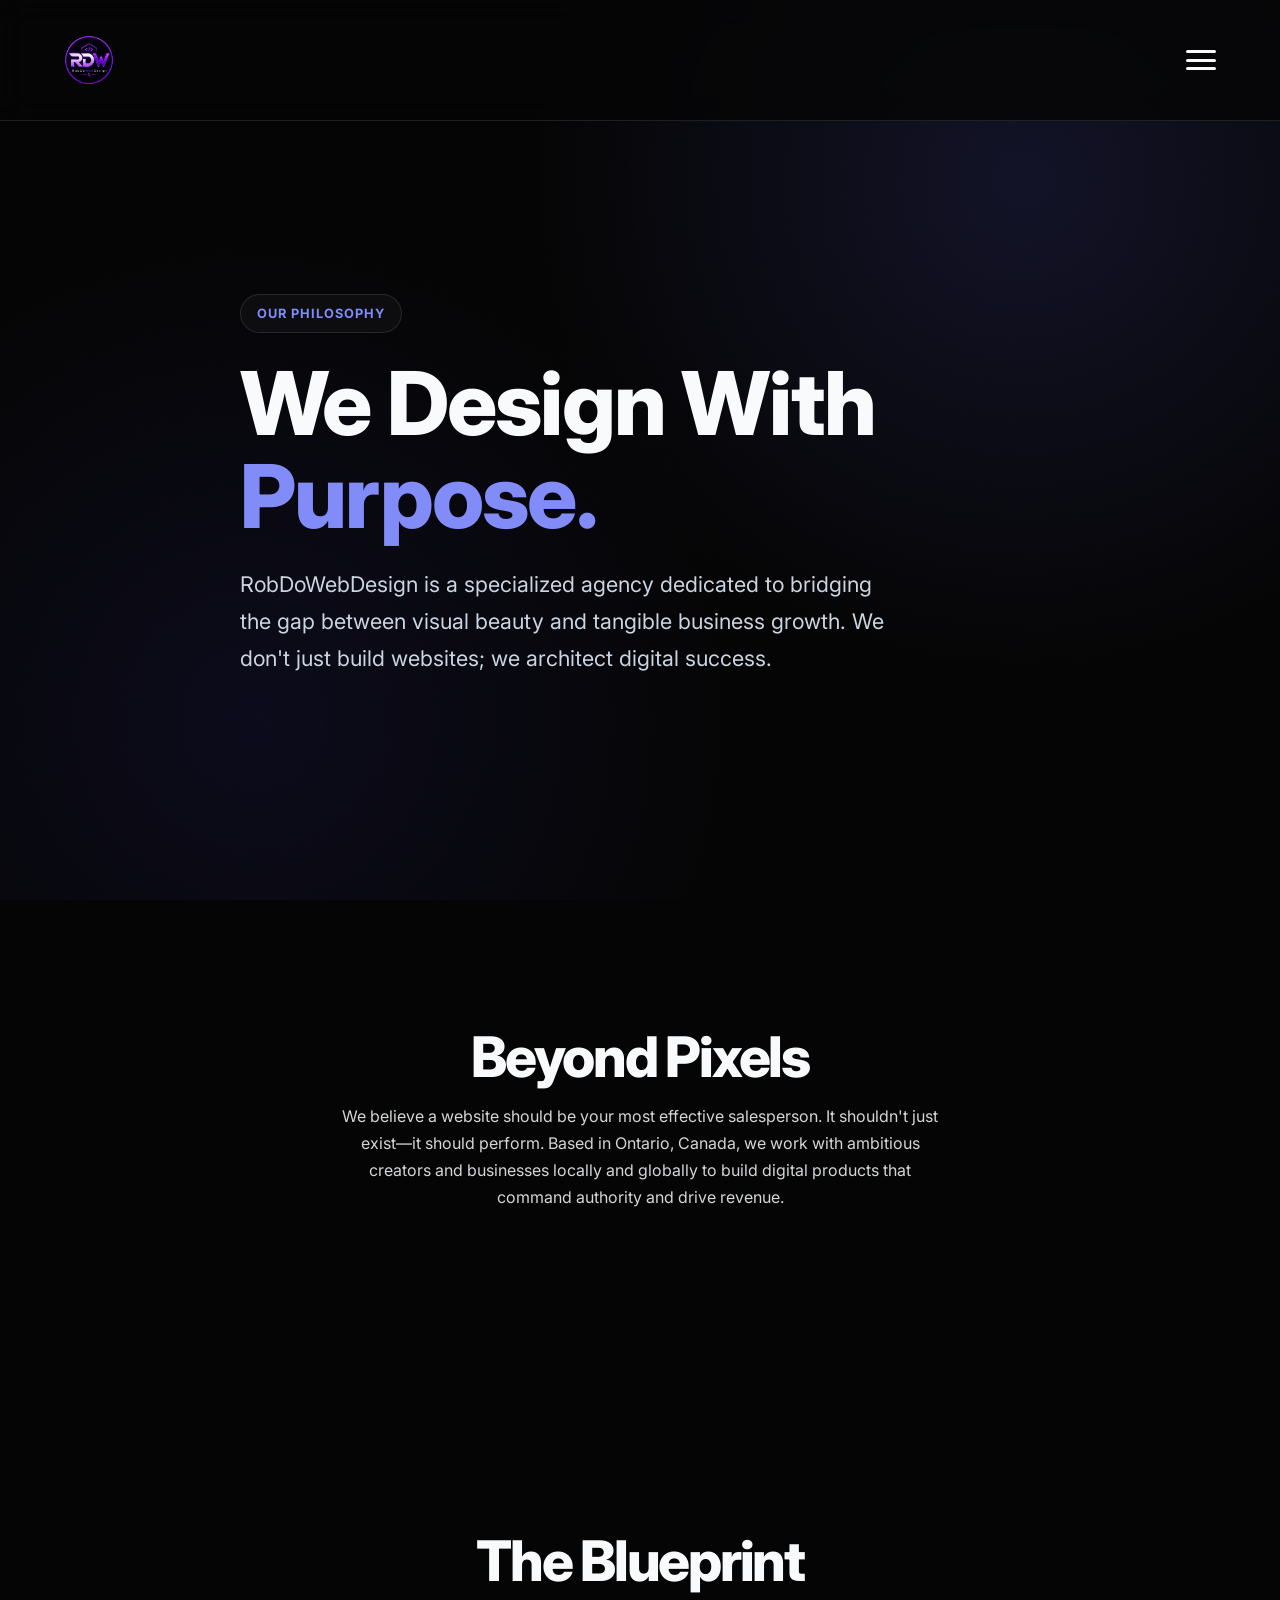
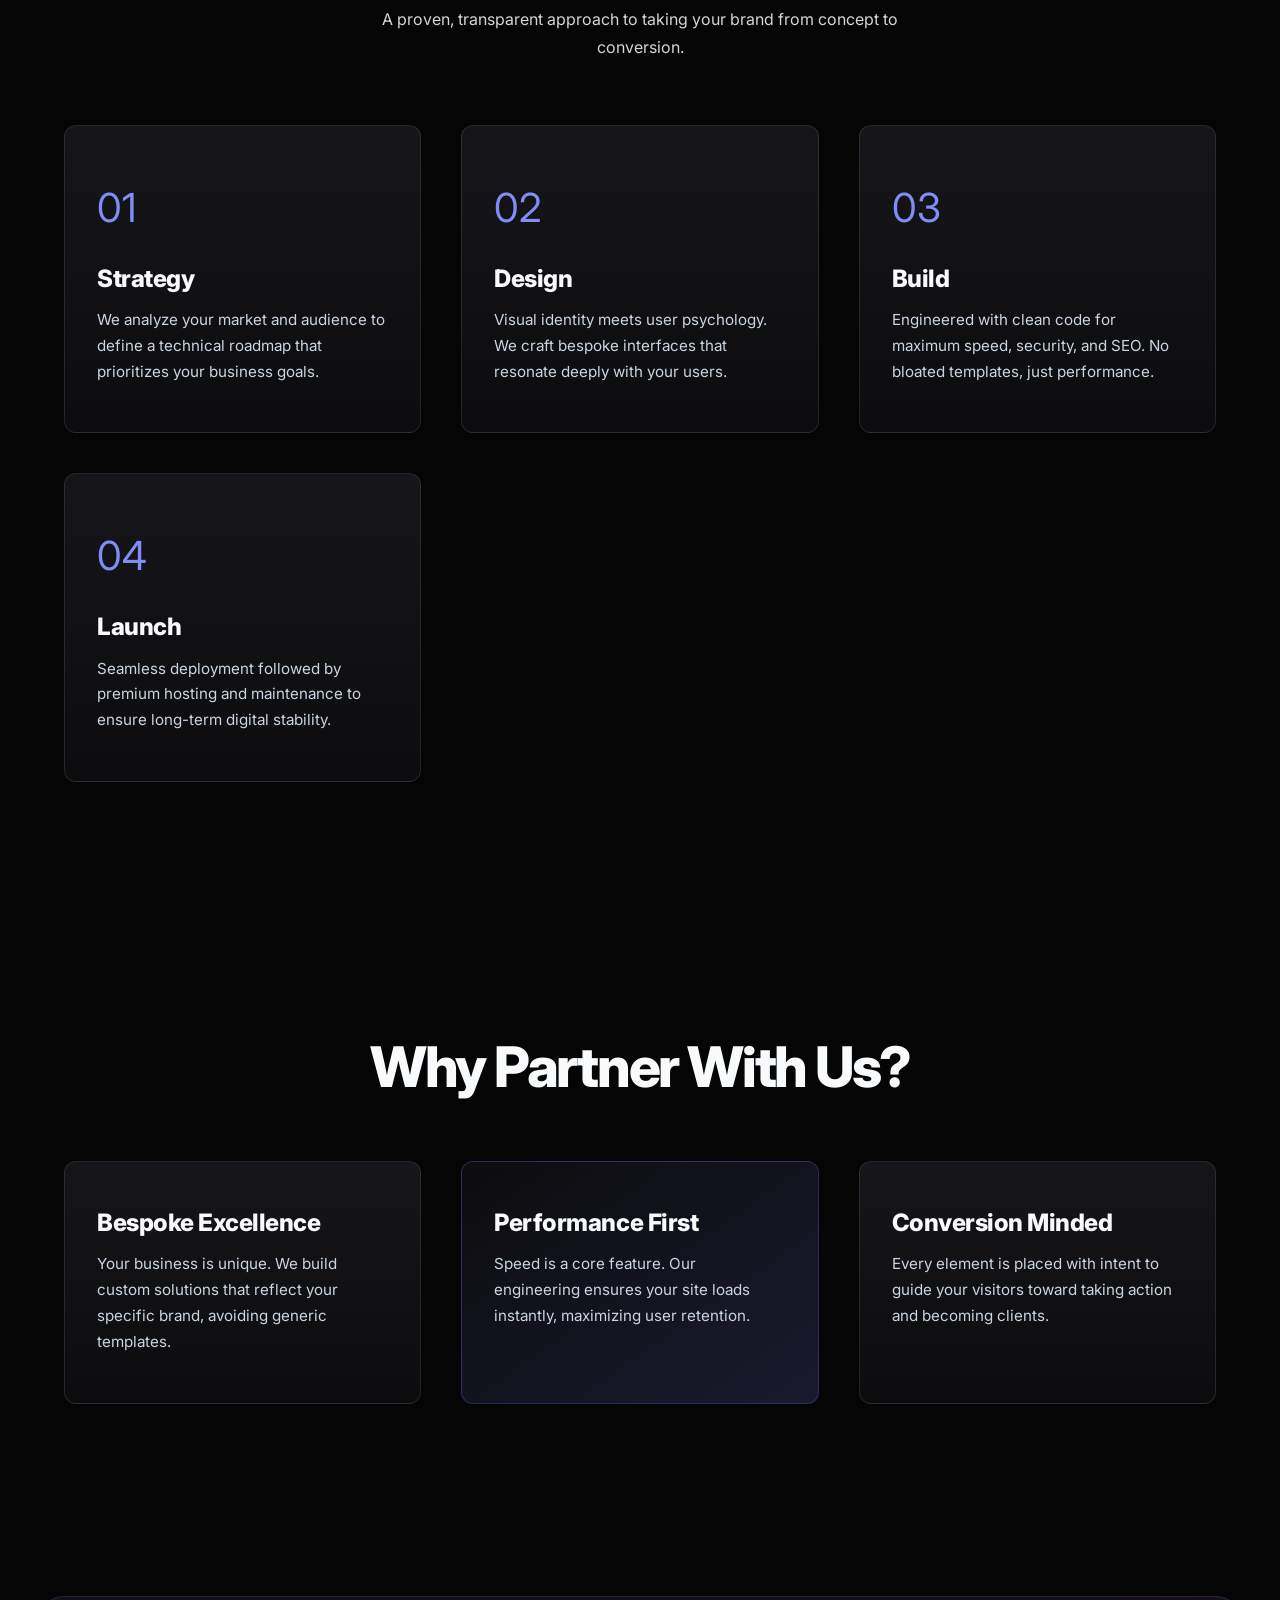
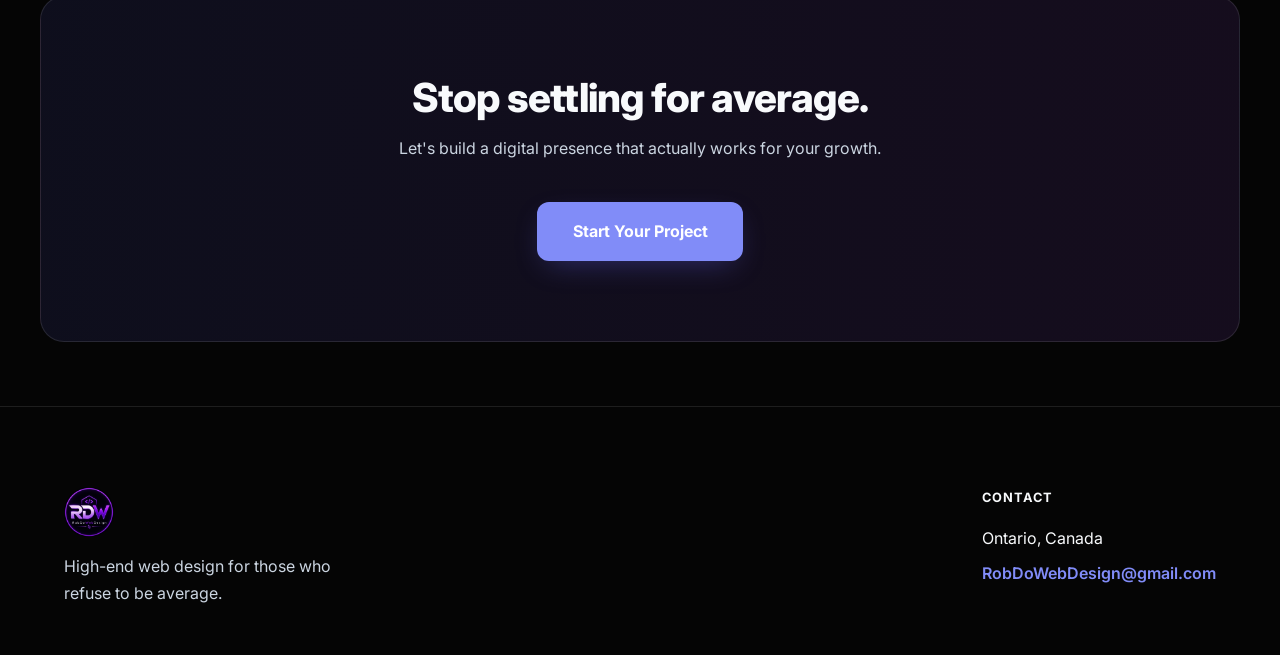
==== about.html @ 3289db48 "Add files via upload" ====
<!DOCTYPE html>
<html lang="en">
<head>
    <meta charset="UTF-8">
    <meta name="viewport" content="width=device-width, initial-scale=1.0">
    <title>About Us | RobDoWebDesign</title>
    
    <!-- SEO & Open Graph -->
    <meta name="description" content="Learn how RobDoWebDesign helps businesses in Ontario and globally through intentional UI/UX and high-performance web development.">
    <meta property="og:title" content="About RobDoWebDesign | Purpose-Driven Design">
    <meta property="og:description" content="We bridge the gap between aesthetic excellence and business results.">
    
    <!-- Fonts -->
    <link rel="preconnect" href="https://fonts.googleapis.com">
    <link rel="preconnect" href="https://fonts.gstatic.com" crossorigin>
    <link href="https://fonts.googleapis.com/css2?family=Inter:ital,opsz,wght@0,14..32,100..900;1,14..32,100..900&display=swap" rel="stylesheet">
    
    <!-- Main Stylesheet -->
    <link rel="stylesheet" href="css/style.css">
</head>
<body>

    <!-- Premium Navigation -->
    <nav class="navbar glass">
        <div class="nav-overlay" id="nav-overlay"></div>
        <div class="container nav-wrapper">
            <a href="index.html" class="logo">
                <img src="assets/pfp.png" alt="RobDoWebDesign Logo" class="logo-img">
            </a>
            <ul class="nav-links">
                <li><a href="index.html">Home</a></li>
                <li><a href="about.html" class="active">About</a></li>
                <li><a href="pricing.html">Process</a></li>
                <li><a href="contact.html" class="btn-nav">Start Your Project</a></li>
            </ul>
            <div class="mobile-toggle" id="mobile-menu">
                <span class="bar"></span>
                <span class="bar"></span>
                <span class="bar"></span>
            </div>
        </div>
    </nav>

    <main>
        <!-- About Hero Section -->
        <header class="hero">
            <div class="hero-bg-overlay"></div>
            <div class="container hero-container">
                <div class="hero-content reveal">
                    <span class="badge">Our Philosophy</span>
                    <h1>We Design With <span>Purpose.</span></h1>
                    <p>RobDoWebDesign is a specialized agency dedicated to bridging the gap between visual beauty and tangible business growth. We don't just build websites; we architect digital success.</p>
                </div>
            </div>
        </header>

        <!-- Mission / About Section -->
        <section class="services-section">
            <div class="container">
                <div class="section-intro reveal">
                    <h2 class="section-title">Beyond Pixels</h2>
                    <p class="section-subtitle">We believe a website should be your most effective salesperson. It shouldn't just exist—it should perform. Based in Ontario, Canada, we work with ambitious creators and businesses locally and globally to build digital products that command authority and drive revenue.</p>
                </div>
            </div>
        </section>

        <!-- Process Section -->
        <section class="services-section">
            <div class="container">
                <div class="section-intro reveal">
                    <h2 class="section-title">The Blueprint</h2>
                    <p class="section-subtitle">A proven, transparent approach to taking your brand from concept to conversion.</p>
                </div>
                <div class="services-grid">
                    <div class="service-card reveal">
                        <div class="icon-wrap">01</div>
                        <h3>Strategy</h3>
                        <p>We analyze your market and audience to define a technical roadmap that prioritizes your business goals.</p>
                    </div>
                    <div class="service-card reveal">
                        <div class="icon-wrap">02</div>
                        <h3>Design</h3>
                        <p>Visual identity meets user psychology. We craft bespoke interfaces that resonate deeply with your users.</p>
                    </div>
                    <div class="service-card reveal">
                        <div class="icon-wrap">03</div>
                        <h3>Build</h3>
                        <p>Engineered with clean code for maximum speed, security, and SEO. No bloated templates, just performance.</p>
                    </div>
                    <div class="service-card reveal">
                        <div class="icon-wrap">04</div>
                        <h3>Launch</h3>
                        <p>Seamless deployment followed by premium hosting and maintenance to ensure long-term digital stability.</p>
                    </div>
                </div>
            </div>
        </section>

        <!-- Why Choose Us Section -->
        <section class="services-section">
            <div class="container">
                <div class="section-intro reveal">
                    <h2 class="section-title">Why Partner With Us?</h2>
                </div>
                <div class="services-grid">
                    <div class="service-card reveal">
                        <h3>Bespoke Excellence</h3>
                        <p>Your business is unique. We build custom solutions that reflect your specific brand, avoiding generic templates.</p>
                    </div>
                    <div class="service-card reveal featured">
                        <h3>Performance First</h3>
                        <p>Speed is a core feature. Our engineering ensures your site loads instantly, maximizing user retention.</p>
                    </div>
                    <div class="service-card reveal">
                        <h3>Conversion Minded</h3>
                        <p>Every element is placed with intent to guide your visitors toward taking action and becoming clients.</p>
                    </div>
                </div>
            </div>
        </section>

        <!-- Final CTA Section -->
        <section class="cta-banner reveal">
            <div class="container cta-container glass">
                <div class="cta-content">
                    <h2>Stop settling for average.</h2>
                    <p>Let's build a digital presence that actually works for your growth.</p>
                    <a href="contact.html" class="btn-primary">Start Your Project</a>
                </div>
            </div>
        </section>
    </main>

    <!-- Main Footer -->
    <footer class="footer">
        <div class="container">
            <div class="footer-grid">
                <div class="footer-brand">
                    <a href="index.html" class="logo">
                        <img src="assets/pfp.png" alt="RobDoWebDesign Logo" class="logo-img">
                    </a>
                    <p>High-end web design for those who refuse to be average.</p>
                </div>
                <div class="footer-contact">
                    <h4>Contact</h4>
                    <p>Ontario, Canada</p>
                    <a href="mailto:RobDoWebDesign@gmail.com">RobDoWebDesign@gmail.com</a>
                </div>
            </div>
        </div>
    </footer>

    <script src="js/main.js"></script>
</body>
</html>
---- css/style.css ----
/* 
    RobDoWebDesign | Premium Design System
    High-End Agency CSS Architecture
*/

:root {
    /* Colors */
    --primary: #818cf8; /* Softer, high-end Indigo */
    --primary-hover: #6366f1;
    --primary-glow: rgba(99, 102, 241, 0.4);
    --bg-dark: #050505;
    --surface: #0c0c0e;
    --surface-light: #16161a;
    --text-main: #f8fafc;
    --text-muted: #cbd5e1; /* Increased contrast for better readability */
    --text-low: #64748b;
    --accent-glass: rgba(255, 255, 255, 0.03);
    --border-glass: rgba(255, 255, 255, 0.1);
    
    /* Spacing & Sizing */
    --container-width: 1200px;
    --section-padding: 8rem 2rem;
    --border-radius: 12px;
    
    /* Transitions */
    --transition-smooth: all 0.6s cubic-bezier(0.23, 1, 0.32, 1);
    --transition-fast: all 0.2s ease;
}

/* --- Custom Scrollbar --- */
::-webkit-scrollbar { width: 8px; }
::-webkit-scrollbar-track { background: var(--bg-dark); }
::-webkit-scrollbar-thumb { 
    background: var(--surface-light); 
    border-radius: 10px; 
    border: 2px solid var(--bg-dark);
}
::-webkit-scrollbar-thumb:hover { background: var(--primary); }

/* --- Base Reset --- */
@import url('https://fonts.googleapis.com/css2?family=Inter:wght@300;400;500;600;800&display=swap');

* {
    margin: 0;
    padding: 0;
    box-sizing: border-box;
    -webkit-font-smoothing: antialiased;
    -moz-osx-font-smoothing: grayscale;
}

html {
    scroll-behavior: smooth;
    font-size: 16px;
}

body {
    font-family: 'Inter', -apple-system, BlinkMacSystemFont, sans-serif;
    background-color: var(--bg-dark);
    color: var(--text-main);
    line-height: 1.7;
    overflow-x: hidden;
    transition: background-color 0.4s ease;
}

main, footer {
    transition: filter 0.4s cubic-bezier(0.23, 1, 0.32, 1), opacity 0.4s ease;
}

ul { list-style: none; }
a { 
    text-decoration: none; 
    color: inherit; 
    transition: color 0.25s ease, opacity 0.25s ease, transform 0.25s ease; 
}
img { max-width: 100%; display: block; }

/* --- Background Blur Effect when Nav is Open --- */
body.nav-active main,
body.nav-active footer {
    filter: blur(8px);
    opacity: 0.6;
    pointer-events: none;
}

/* --- Layout Components --- */
.container {
    max-width: var(--container-width);
    margin: 0 auto;
    padding: 0 1.5rem;
}

/* --- Typography --- */
h1, h2, h3 {
    font-weight: 800;
    line-height: 1.05;
    letter-spacing: -0.02em;
    color: var(--text-main);
}

span { color: var(--primary); }

/* --- Navigation (Glassmorphism) --- */
.navbar {
    position: fixed;
    top: 0;
    width: 100%;
    z-index: 1000;
    padding: 2.2rem 0;
    transition: var(--transition-smooth);
    border-bottom: 1px solid transparent;
}

.navbar.glass {
    background: rgba(5, 5, 5, 0.8);
    backdrop-filter: blur(15px);
    -webkit-backdrop-filter: blur(15px);
    border-bottom: 1px solid var(--border-glass);
}

.navbar.glass-scrolled {
    padding: 1.2rem 0;
    background: rgba(5, 5, 5, 0.95);
    backdrop-filter: blur(15px);
    -webkit-backdrop-filter: blur(15px);
    border-bottom: 1px solid var(--border-glass);
}

.nav-wrapper {
    display: flex;
    justify-content: space-between;
    align-items: center;
}

.mobile-toggle {
    display: flex;
    flex-direction: column;
    justify-content: space-between;
    width: 30px;
    height: 20px;
    cursor: pointer;
    z-index: 1001;
}

.bar {
    height: 3px;
    width: 100%;
    background-color: var(--text-main);
    border-radius: 10px;
    transition: var(--transition-smooth);
}

.mobile-toggle.active .bar:nth-child(1) { transform: translateY(8.5px) rotate(45deg); }
.mobile-toggle.active .bar:nth-child(2) { opacity: 0; }
.mobile-toggle.active .bar:nth-child(3) { transform: translateY(-8.5px) rotate(-45deg); }

.logo {
    display: flex;
    align-items: center;
    text-decoration: none;
}

.logo-img {
    height: 50px;
    width: 50px;
    border-radius: 50%;
    object-fit: cover;
    display: block;
}

.nav-links {
    position: fixed;
    top: 0;
    right: -100%;
    width: 75%;
    max-width: 400px;
    height: 100vh;
    background: var(--surface);
    display: flex;
    flex-direction: column;
    justify-content: flex-start;
    align-items: flex-start;
    padding: 8rem 2.5rem 2rem;
    gap: 2.5rem;
    z-index: 1000;
    transition: right 0.5s cubic-bezier(0.23, 1, 0.32, 1);
    box-shadow: -10px 0 50px rgba(0, 0, 0, 0.5);
}

.nav-links.active {
    right: 0;
}

.nav-links a {
    font-size: 0.95rem;
    font-weight: 500;
    color: var(--text-muted);
}

.nav-links a:hover {
    color: var(--text-main);
}

.nav-links a.active {
    color: var(--primary);
}

.btn-nav {
    padding: 0.6rem 1.2rem;
    background: var(--accent-glass);
    border: 1px solid var(--border-glass);
    border-radius: 50px;
    color: var(--text-main) !important;
}

.btn-nav:hover {
    background: var(--primary);
    border-color: var(--primary);
}

/* --- Hero Section --- */
.hero {
    min-height: 100vh;
    display: flex;
    align-items: center;
    position: relative;
    padding-top: 110px;
    overflow: hidden;
}

.hero-bg-overlay {
    position: absolute;
    top: 0;
    left: 0;
    width: 100%;
    height: 100%;
    background: 
        radial-gradient(circle at 80% 20%, rgba(99, 102, 241, 0.15), transparent 40%),
        radial-gradient(circle at 20% 80%, rgba(79, 70, 229, 0.1), transparent 40%);
    z-index: -1;
    animation: heroMesh 15s ease-in-out infinite alternate;
}

.hero-content {
    max-width: 800px;
}

.badge {
    display: inline-block;
    padding: 0.5rem 1rem;
    background: var(--accent-glass);
    border: 1px solid var(--border-glass);
    border-radius: 50px;
    font-size: 0.8rem;
    font-weight: 700;
    text-transform: uppercase;
    letter-spacing: 1px;
    margin-bottom: 1.5rem;
    color: var(--primary);
}

.hero h1 {
    font-size: clamp(2.5rem, 10vw, 5.5rem);
    margin-bottom: 1.5rem;
}

.hero p {
    font-size: clamp(1.1rem, 2vw, 1.35rem);
    color: var(--text-muted);
    margin-bottom: 2.5rem;
    max-width: 650px;
}

@keyframes heroMesh {
    0% { transform: scale(1) translate(0, 0); }
    100% { transform: scale(1.1) translate(2%, 2%); }
}

.hero-actions {
    display: flex;
    gap: 1rem;
}

/* --- Buttons --- */
.btn-primary {
    display: inline-block;
    padding: 1rem 2.2rem;
    background: var(--primary);
    color: white;
    border-radius: var(--border-radius);
    font-weight: 700;
    font-family: inherit;
    box-shadow: 0 10px 30px -10px var(--primary-glow);
    border: none;
    cursor: pointer;
}

.btn-primary:hover {
    background: var(--primary-hover);
    transform: translateY(-2px);
    box-shadow: 0 15px 40px -10px var(--primary-glow);
}

.btn-secondary {
    display: inline-flex;
    align-items: center;
    justify-content: center;
    padding: 0.85rem 2rem;
    background: transparent;
    border: 1px solid var(--border-glass);
    border-radius: var(--border-radius);
    font-weight: 600;
    transition: var(--transition-fast);
}

.btn-secondary:hover {
    background: var(--accent-glass);
}

/* --- Services Section --- */
.services-section {
    padding: var(--section-padding);
    background: var(--bg-dark);
}

.section-intro {
    text-align: center;
    margin-bottom: 4rem;
}

.section-title {
    font-size: clamp(2rem, 5vw, 3.5rem);
    margin-bottom: 1rem;
    letter-spacing: -0.04em;
}

.section-subtitle {
    color: var(--text-main);
    opacity: 0.85;
    max-width: 600px;
    margin: 0 auto;
}

.services-grid {
    display: grid;
    grid-template-columns: repeat(auto-fit, minmax(280px, 1fr));
    gap: 2.5rem;
}

.service-card {
    padding: 3rem 2rem;
    background: linear-gradient(180deg, var(--surface-light) 0%, var(--surface) 100%);
    border: 1px solid var(--border-glass);
    border-radius: var(--border-radius);
    transition: transform 0.4s cubic-bezier(0.175, 0.885, 0.32, 1.275), border-color 0.3s ease, box-shadow 0.4s ease;
    cursor: default;
    position: relative;
    overflow: hidden;
}

.service-card:hover {
    border-color: rgba(129, 140, 248, 0.4);
    transform: translateY(-8px);
    box-shadow: 0 30px 60px -20px rgba(0,0,0,0.5);
}

.service-card.featured {
    background: linear-gradient(145deg, var(--surface), #1a1a2e);
    border-color: rgba(99, 102, 241, 0.3);
}

.icon-wrap {
    font-size: 2.5rem;
    margin-bottom: 1.5rem;
    color: var(--primary);
}

.service-card h3 {
    font-size: 1.5rem;
    margin-bottom: 1rem;
}

.service-card p {
    color: var(--text-muted);
    font-size: 0.95rem;
}

/* --- Form & Contact Specifics --- */
.contact-grid {
    display: grid;
    grid-template-columns: 1.5fr 1fr;
    gap: 3rem;
    align-items: start;
}

.form-group {
    margin-bottom: 1.5rem;
}

.form-group label {
    display: block;
    font-size: 0.85rem;
    font-weight: 600;
    margin-bottom: 0.5rem;
    color: var(--text-muted);
    text-transform: uppercase;
    letter-spacing: 0.5px;
}

.form-group input, 
.form-group select, 
.form-group textarea {
    width: 100%;
    padding: 1rem;
    background: var(--surface-light);
    border: 1px solid var(--border-glass);
    border-radius: var(--border-radius);
    color: var(--text-main);
    font-family: inherit;
    font-size: 1rem;
    transition: var(--transition-fast);
}

.form-group input:focus, 
.form-group select:focus, 
.form-group textarea:focus {
    outline: none;
    border-color: var(--primary);
    background: var(--surface);
}

.form-row {
    display: grid;
    grid-template-columns: 1fr 1fr;
    gap: 1.5rem;
}

/* --- CTA Banner --- */
.cta-banner {
    padding: 4rem 0;
}

.cta-container {
    padding: 5rem 2rem;
    text-align: center;
    border-radius: 24px;
    background: linear-gradient(to right, rgba(99, 102, 241, 0.1), rgba(168, 85, 247, 0.1));
    border: 1px solid var(--border-glass);
}

.cta-content h2 {
    font-size: 2.5rem;
    margin-bottom: 1rem;
}

.cta-content p {
    margin-bottom: 2.5rem;
    color: var(--text-muted);
}

/* --- Footer --- */
.footer {
    padding: 5rem 0 3rem;
    border-top: 1px solid var(--border-glass);
    background: var(--bg-dark);
}

.footer-grid {
    display: flex;
    justify-content: space-between;
    align-items: flex-start;
    flex-wrap: wrap;
    gap: 3rem;
}

.footer-brand p {
    margin-top: 1rem;
    color: var(--text-muted);
    max-width: 300px;
}

.footer-contact h4 {
    margin-bottom: 1rem;
    text-transform: uppercase;
    font-size: 0.8rem;
    letter-spacing: 1px;
}

.footer-contact a {
    display: block;
    margin-top: 0.5rem;
    font-weight: 600;
    color: var(--primary);
}

/* --- Animations --- */
.reveal {
    opacity: 0;
    transform: translateY(40px);
    transition: opacity 1s cubic-bezier(0.23, 1, 0.32, 1), transform 1s cubic-bezier(0.23, 1, 0.32, 1);
    transition-delay: var(--delay, 0s);
}

.reveal.active {
    opacity: 1;
    transform: translateY(0);
}

/* --- Scroll Indicator --- */
.hero-scroll-indicator {
    position: absolute;
    bottom: 2rem;
    left: 50%;
    transform: translateX(-50%);
}

.mouse {
    width: 26px;
    height: 42px;
    border: 2px solid var(--text-muted);
    border-radius: 20px;
    position: relative;
}

.mouse::before {
    content: '';
    width: 4px;
    height: 8px;
    background: var(--primary);
    position: absolute;
    left: 50%;
    transform: translateX(-50%);
    top: 8px;
    border-radius: 2px;
    animation: scrollWheel 2s infinite;
}

@keyframes scrollWheel {
    0% { opacity: 1; top: 8px; }
    100% { opacity: 0; top: 24px; }
}

/* --- Responsive Design --- */
@media (max-width: 768px) {
    .navbar {
        padding: 0.8rem 0;
    }

    .hero {
        padding-top: 90px;
        min-height: calc(100vh - 90px);
    }

    .contact-grid {
        grid-template-columns: 1fr;
    }
    
    .form-row { grid-template-columns: 1fr; }
    
    .hero-actions {
        flex-direction: column;
    }

    .hero-actions .btn-primary,
    .hero-actions .btn-secondary {
        width: 100%;
        text-align: center;
    }
    
    :root {
        --section-padding: 5rem 1.5rem;
    }
    
    .footer-grid {
        flex-direction: column;
        align-items: center;
        text-align: center;
        gap: 2.5rem;
    }
    
    .footer-brand .logo {
        justify-content: center;
    }

    .footer-brand p { margin: 1rem auto; }

    /* Transform Mouse into Mobile Swipe Indicator */
    .mouse {
        width: 22px;
        height: 36px;
        border-color: rgba(255, 255, 255, 0.2);
    }
    .mouse::before {
        width: 100%;
        height: 3px;
        top: auto;
        bottom: 8px;
        animation: swipeUp 2s infinite ease-in-out;
    }
}

@keyframes swipeUp {
    0% { transform: translate(-50%, 0); opacity: 0; }
    50% { transform: translate(-50%, -15px); opacity: 1; }
    100% { transform: translate(-50%, -20px); opacity: 0; }
}
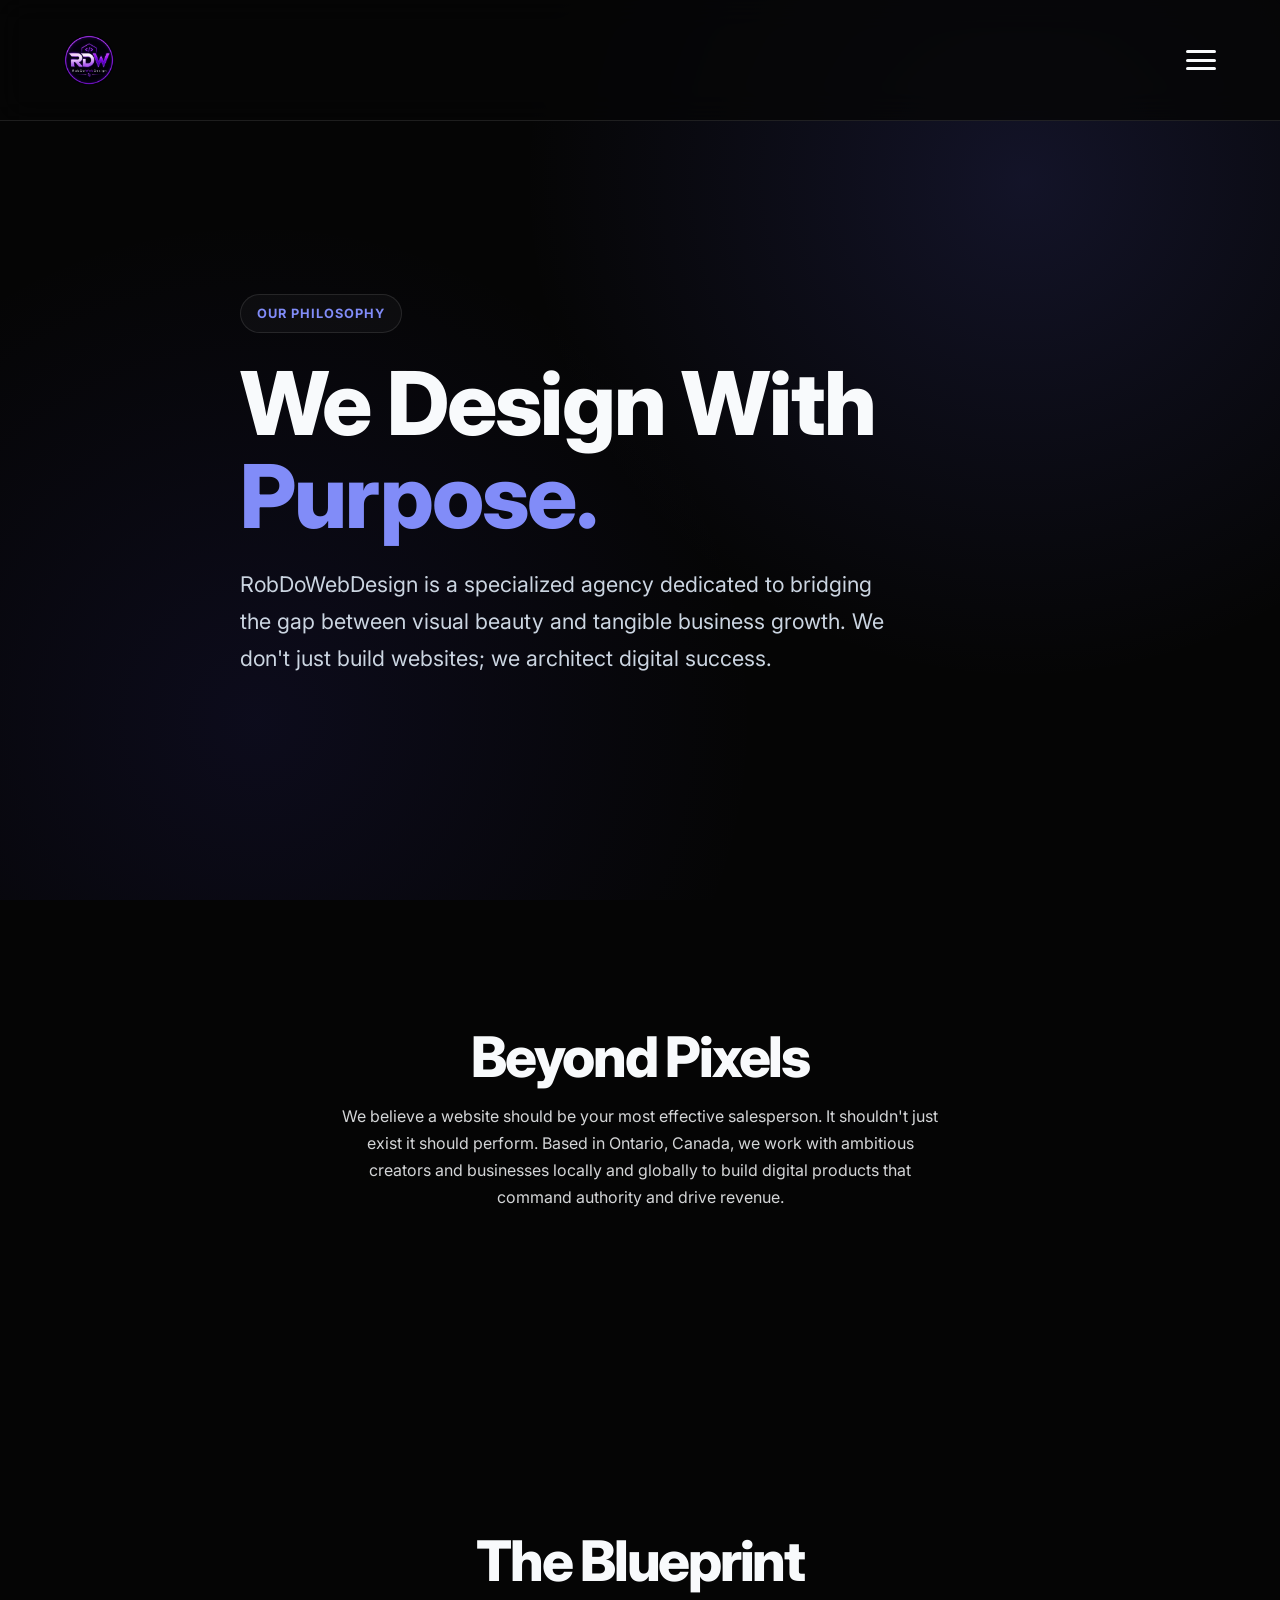
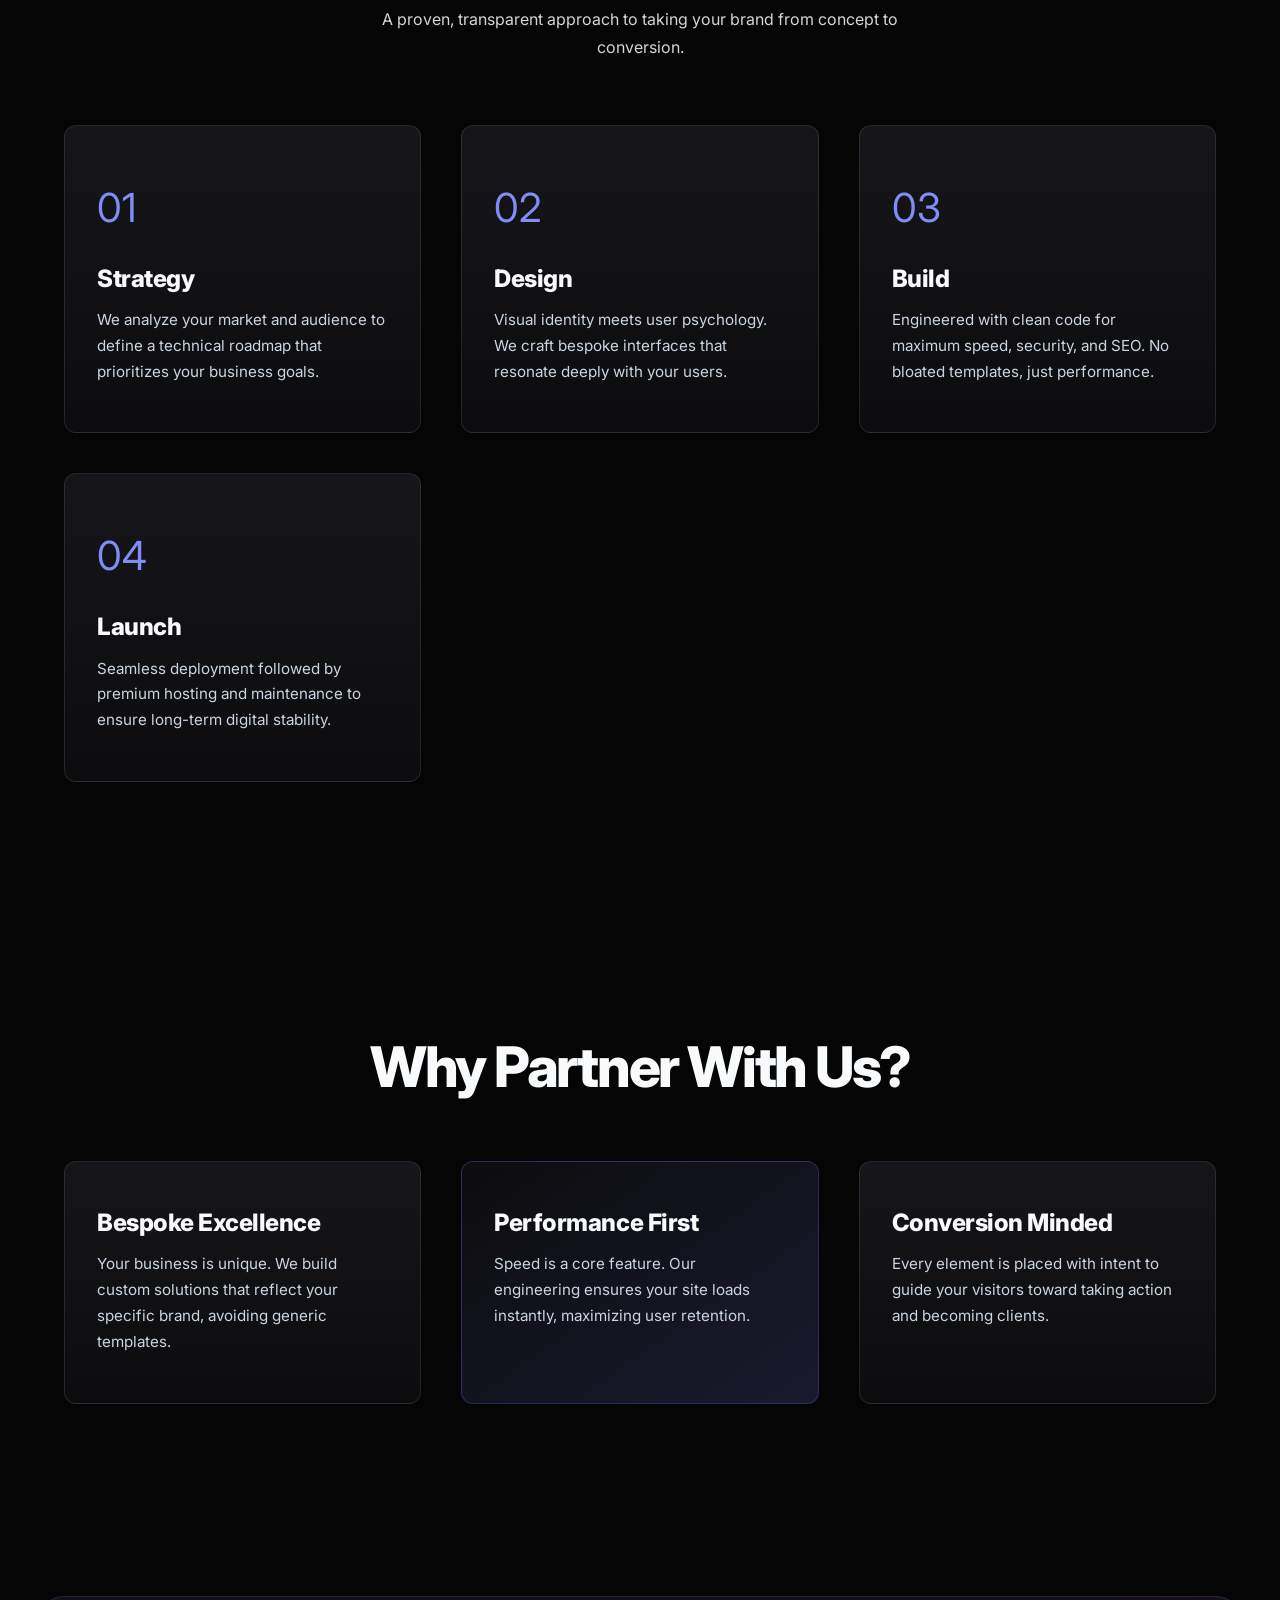
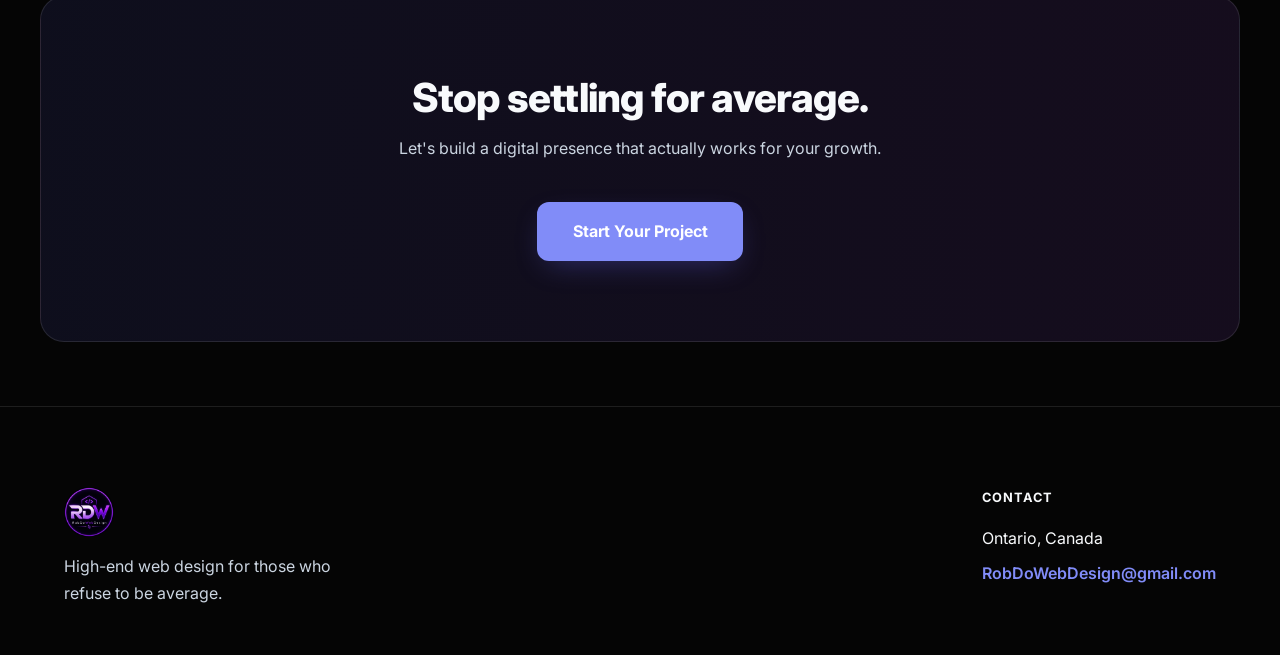
==== commit 5fc0eeab: "Add files via upload" ====
--- a/about.html
+++ b/about.html
@@ -59,7 +59,7 @@
             <div class="container">
                 <div class="section-intro reveal">
                     <h2 class="section-title">Beyond Pixels</h2>
-                    <p class="section-subtitle">We believe a website should be your most effective salesperson. It shouldn't just exist—it should perform. Based in Ontario, Canada, we work with ambitious creators and businesses locally and globally to build digital products that command authority and drive revenue.</p>
+                    <p class="section-subtitle">We believe a website should be your most effective salesperson. It shouldn't just exist it should perform. Based in Ontario, Canada, we work with ambitious creators and businesses locally and globally to build digital products that command authority and drive revenue.</p>
                 </div>
             </div>
         </section>
--- a/css/style.css
+++ b/css/style.css
@@ -110,6 +110,25 @@
     border-bottom: 1px solid transparent;
 }
 
+.nav-overlay {
+    position: fixed;
+    top: 0;
+    left: 0;
+    width: 100%;
+    height: 100vh;
+    background: rgba(0, 0, 0, 0.4);
+    backdrop-filter: blur(8px);
+    opacity: 0;
+    visibility: hidden;
+    transition: var(--transition-smooth);
+    z-index: 999;
+}
+
+.nav-overlay.active {
+    opacity: 1;
+    visibility: visible;
+}
+
 .navbar.glass {
     background: rgba(5, 5, 5, 0.8);
     backdrop-filter: blur(15px);
@@ -178,9 +197,9 @@
     display: flex;
     flex-direction: column;
     justify-content: flex-start;
-    align-items: flex-start;
-    padding: 8rem 2.5rem 2rem;
-    gap: 2.5rem;
+    align-items: stretch;
+    padding: 8rem 0 2rem;
+    gap: 0;
     z-index: 1000;
     transition: right 0.5s cubic-bezier(0.23, 1, 0.32, 1);
     box-shadow: -10px 0 50px rgba(0, 0, 0, 0.5);
@@ -191,30 +210,38 @@
 }
 
 .nav-links a {
-    font-size: 0.95rem;
+    display: block;
+    padding: 1.25rem 2.5rem;
+    font-size: 1.1rem;
     font-weight: 500;
     color: var(--text-muted);
+    transition: var(--transition-fast);
 }
 
 .nav-links a:hover {
     color: var(--text-main);
+    background: rgba(255, 255, 255, 0.03);
 }
 
 .nav-links a.active {
     color: var(--primary);
+    background: rgba(129, 140, 248, 0.05);
 }
 
 .btn-nav {
-    padding: 0.6rem 1.2rem;
-    background: var(--accent-glass);
-    border: 1px solid var(--border-glass);
-    border-radius: 50px;
-    color: var(--text-main) !important;
+    margin: 1.5rem 2.5rem;
+    padding: 1rem 1.5rem !important;
+    background: var(--primary) !important;
+    border: none;
+    border-radius: var(--border-radius);
+    color: white !important;
+    text-align: center;
+    box-shadow: 0 10px 20px -5px var(--primary-glow);
 }
 
 .btn-nav:hover {
-    background: var(--primary);
-    border-color: var(--primary);
+    background: var(--primary-hover) !important;
+    transform: translateY(-2px);
 }
 
 /* --- Hero Section --- */
@@ -434,6 +461,31 @@
     gap: 1.5rem;
 }
 
+/* --- Contact Meta Info --- */
+.contact-meta-grid {
+    margin-top: 4rem;
+    display: flex;
+    justify-content: center;
+    gap: clamp(2rem, 5vw, 4rem);
+    flex-wrap: wrap;
+    border-top: 1px solid var(--border-glass);
+    padding-top: 3rem;
+}
+
+.contact-meta-item {
+    text-align: center;
+    flex: 1;
+    min-width: 140px;
+}
+
+.contact-meta-item h4 {
+    font-size: 0.8rem;
+    text-transform: uppercase;
+    color: var(--primary);
+    margin-bottom: 0.5rem;
+    letter-spacing: 1px;
+}
+
 /* --- CTA Banner --- */
 .cta-banner {
     padding: 4rem 0;
@@ -547,7 +599,8 @@
 
     .hero {
         padding-top: 90px;
-        min-height: calc(100vh - 90px);
+        padding-bottom: 120px;
+        min-height: 100vh;
     }
 
     .contact-grid {
@@ -567,7 +620,24 @@
     }
     
     :root {
-        --section-padding: 5rem 1.5rem;
+        --section-padding: 5rem 1rem;
+    }
+
+    .container {
+        padding: 0 1rem;
+    }
+
+    .contact-card-mobile {
+        padding: 3.5rem 1.25rem !important;
+    }
+
+    .contact-card-mobile .btn-primary {
+        font-size: clamp(0.85rem, 4.2vw, 1.1rem);
+        padding: 1rem 1.5rem;
+        display: inline-block;
+        width: 100%;
+        max-width: 450px;
+        overflow-wrap: anywhere;
     }
     
     .footer-grid {
@@ -596,6 +666,10 @@
         bottom: 8px;
         animation: swipeUp 2s infinite ease-in-out;
     }
+
+    @media (max-height: 720px) {
+        .hero-scroll-indicator { display: none; }
+    }
 }
 
 @keyframes swipeUp {
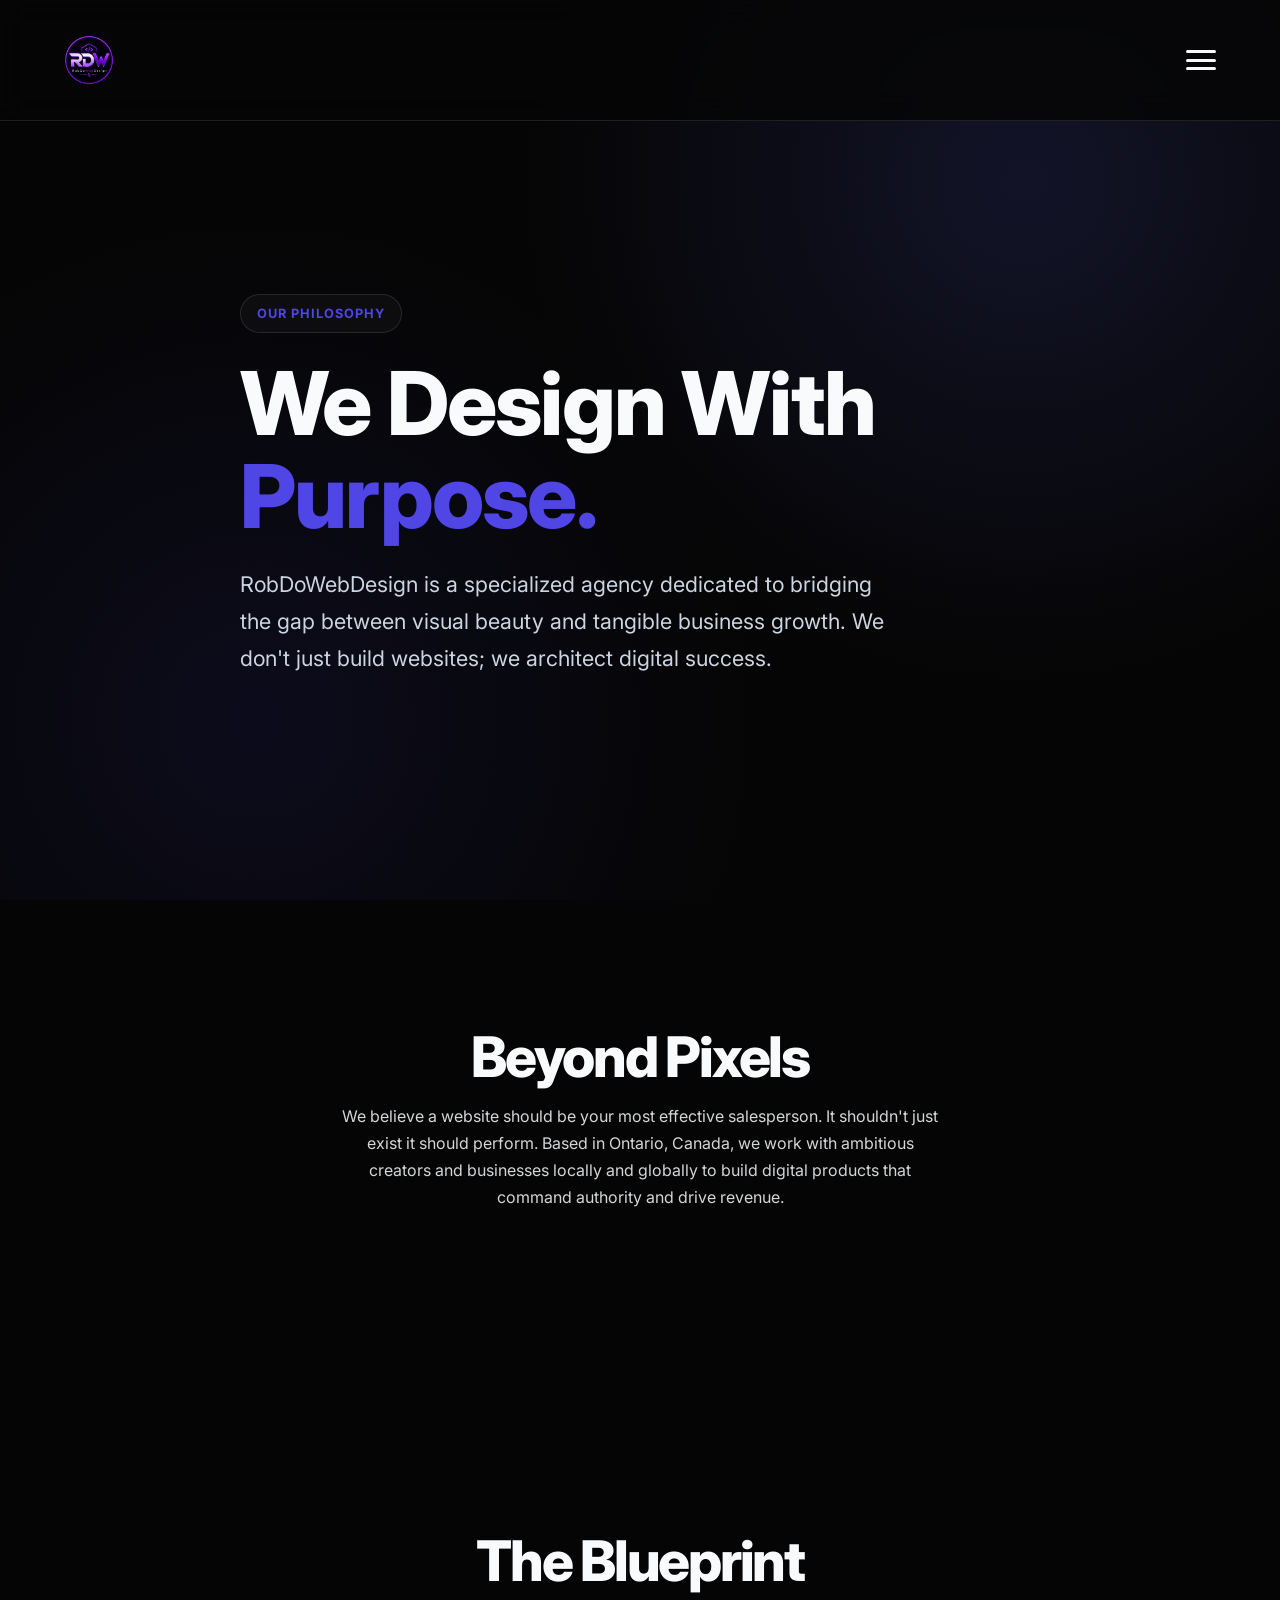
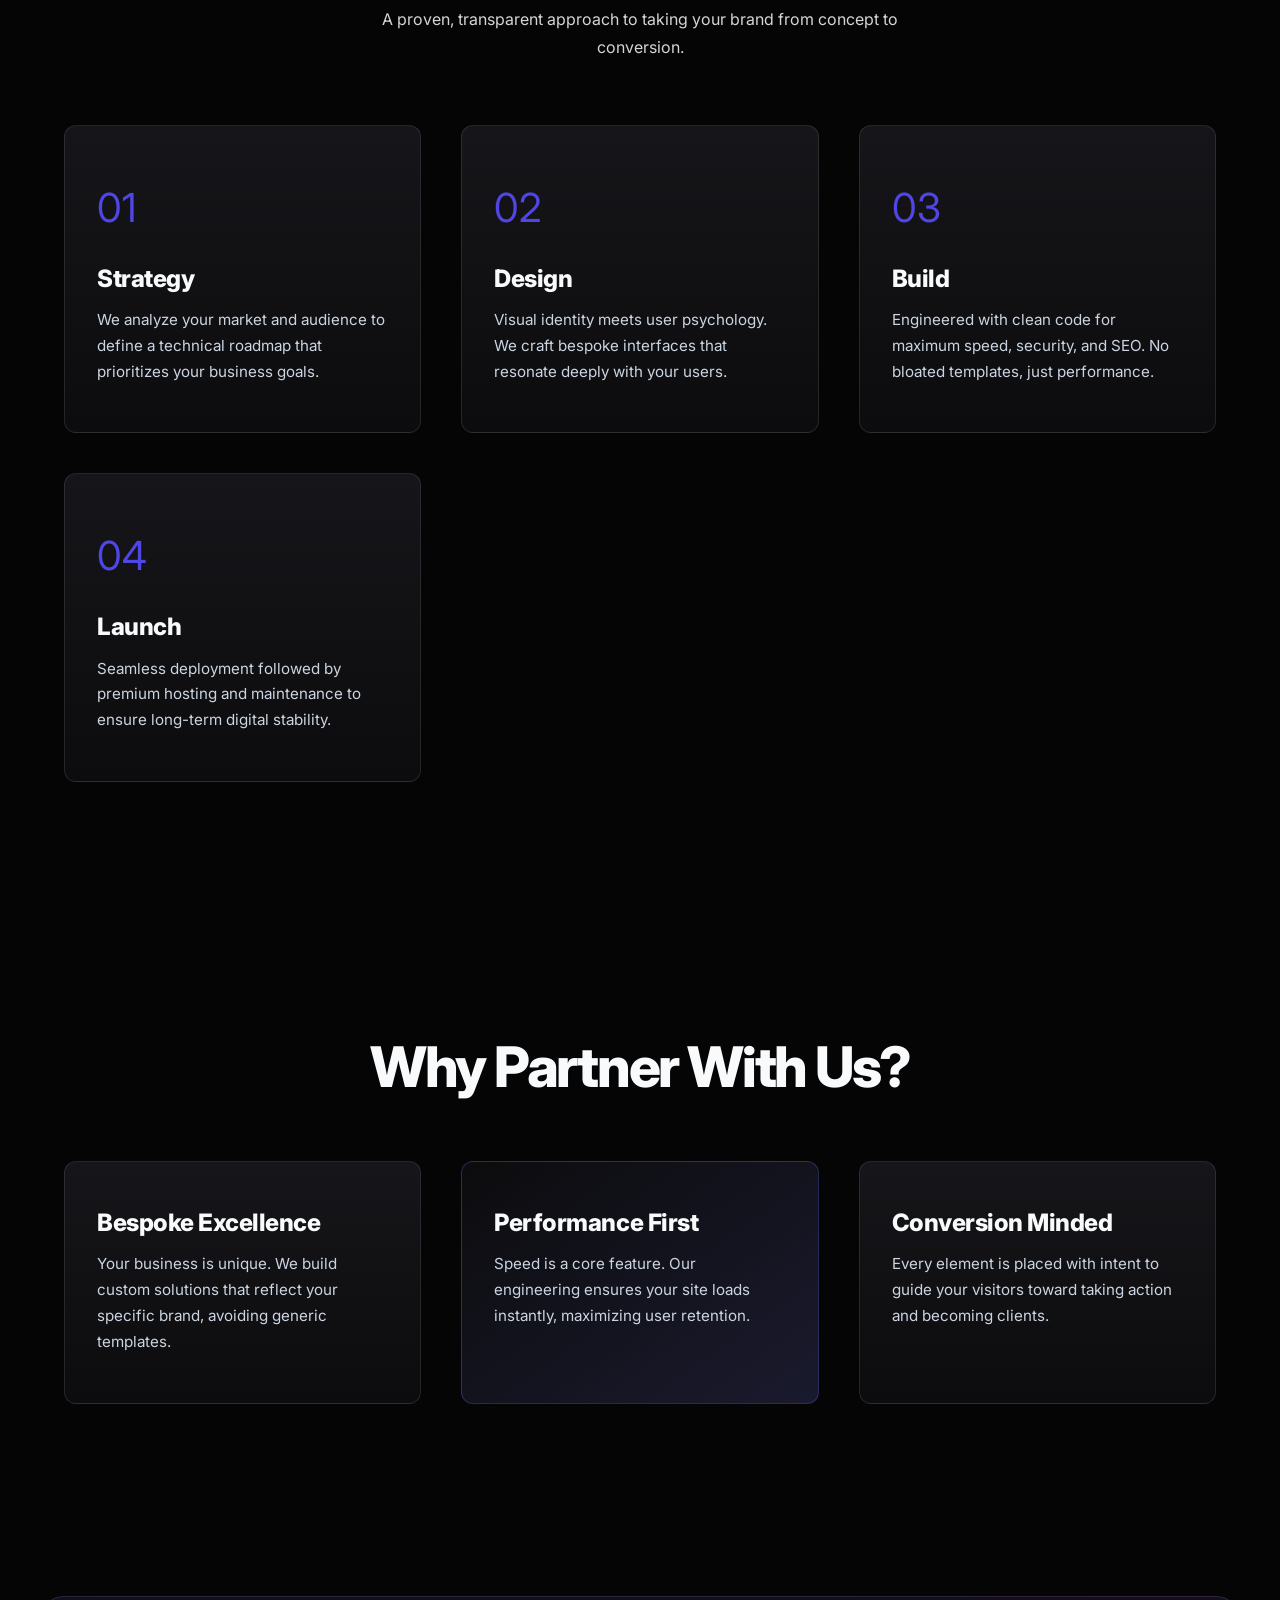
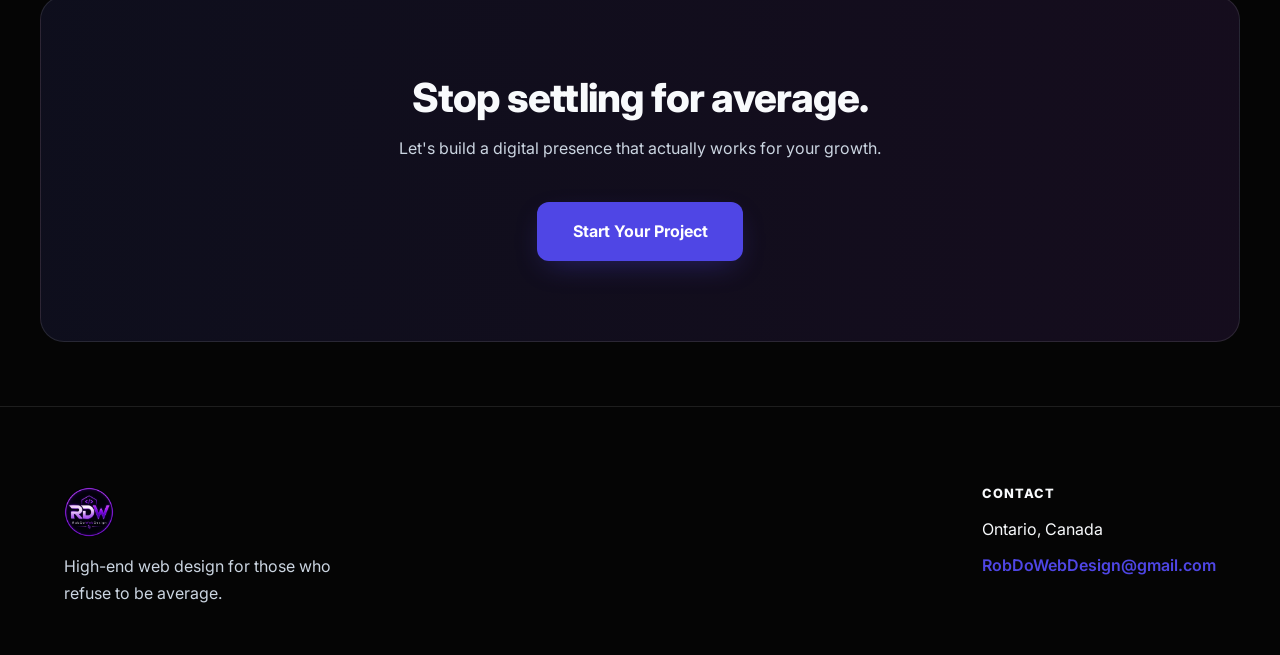
==== commit 6df09604: "Accessibility n Performance fixes" ====
--- a/about.html
+++ b/about.html
@@ -17,6 +17,9 @@
     
     <!-- Main Stylesheet -->
     <link rel="stylesheet" href="css/style.css">
+
+    <!-- Main Interaction Engine -->
+    <script src="js/main.js" defer></script>
 </head>
 <body>
 
@@ -25,15 +28,15 @@
         <div class="nav-overlay" id="nav-overlay"></div>
         <div class="container nav-wrapper">
             <a href="index.html" class="logo">
-                <img src="assets/pfp.png" alt="RobDoWebDesign Logo" class="logo-img">
+                <img src="assets/pfp.png" alt="RobDoWebDesign Logo" class="logo-img" width="50" height="50" fetchpriority="high">
             </a>
-            <ul class="nav-links">
+            <ul class="nav-links" id="nav-links">
                 <li><a href="index.html">Home</a></li>
                 <li><a href="about.html" class="active">About</a></li>
                 <li><a href="pricing.html">Process</a></li>
                 <li><a href="contact.html" class="btn-nav">Start Your Project</a></li>
             </ul>
-            <div class="mobile-toggle" id="mobile-menu">
+            <div class="mobile-toggle" id="mobile-menu" aria-label="Toggle navigation" aria-expanded="false" aria-controls="nav-links">
                 <span class="bar"></span>
                 <span class="bar"></span>
                 <span class="bar"></span>
@@ -137,19 +140,17 @@
             <div class="footer-grid">
                 <div class="footer-brand">
                     <a href="index.html" class="logo">
-                        <img src="assets/pfp.png" alt="RobDoWebDesign Logo" class="logo-img">
+                        <img src="assets/pfp.png" alt="RobDoWebDesign Logo" class="logo-img" width="50" height="50" loading="lazy">
                     </a>
                     <p>High-end web design for those who refuse to be average.</p>
                 </div>
                 <div class="footer-contact">
-                    <h4>Contact</h4>
+                    <h3>Contact</h3>
                     <p>Ontario, Canada</p>
                     <a href="mailto:RobDoWebDesign@gmail.com">RobDoWebDesign@gmail.com</a>
                 </div>
             </div>
         </div>
     </footer>
-
-    <script src="js/main.js"></script>
 </body>
 </html>
--- a/css/style.css
+++ b/css/style.css
@@ -5,14 +5,14 @@
 
 :root {
     /* Colors */
-    --primary: #818cf8; /* Softer, high-end Indigo */
-    --primary-hover: #6366f1;
-    --primary-glow: rgba(99, 102, 241, 0.4);
+    --primary: #4f46e5;
+    --primary-hover: #4338ca;
+    --primary-glow: rgba(79, 70, 229, 0.4);
     --bg-dark: #050505;
     --surface: #0c0c0e;
     --surface-light: #16161a;
     --text-main: #f8fafc;
-    --text-muted: #cbd5e1; /* Increased contrast for better readability */
+    --text-muted: #cbd5e1;
     --text-low: #64748b;
     --accent-glass: rgba(255, 255, 255, 0.03);
     --border-glass: rgba(255, 255, 255, 0.1);
@@ -23,7 +23,7 @@
     --border-radius: 12px;
     
     /* Transitions */
-    --transition-smooth: all 0.6s cubic-bezier(0.23, 1, 0.32, 1);
+    --transition-smooth: opacity 0.6s, transform 0.6s, background-color 0.6s, padding 0.6s, border-color 0.6s cubic-bezier(0.23, 1, 0.32, 1);
     --transition-fast: all 0.2s ease;
 }
 
@@ -38,8 +38,6 @@
 ::-webkit-scrollbar-thumb:hover { background: var(--primary); }
 
 /* --- Base Reset --- */
-@import url('https://fonts.googleapis.com/css2?family=Inter:wght@300;400;500;600;800&display=swap');
-
 * {
     margin: 0;
     padding: 0;
@@ -59,6 +57,7 @@
     color: var(--text-main);
     line-height: 1.7;
     overflow-x: hidden;
+    text-rendering: optimizeLegibility;
     transition: background-color 0.4s ease;
 }
 
@@ -478,7 +477,7 @@
     min-width: 140px;
 }
 
-.contact-meta-item h4 {
+.contact-meta-item h3 {
     font-size: 0.8rem;
     text-transform: uppercase;
     color: var(--primary);
@@ -530,7 +529,7 @@
     max-width: 300px;
 }
 
-.footer-contact h4 {
+.footer-contact h3 {
     margin-bottom: 1rem;
     text-transform: uppercase;
     font-size: 0.8rem;
